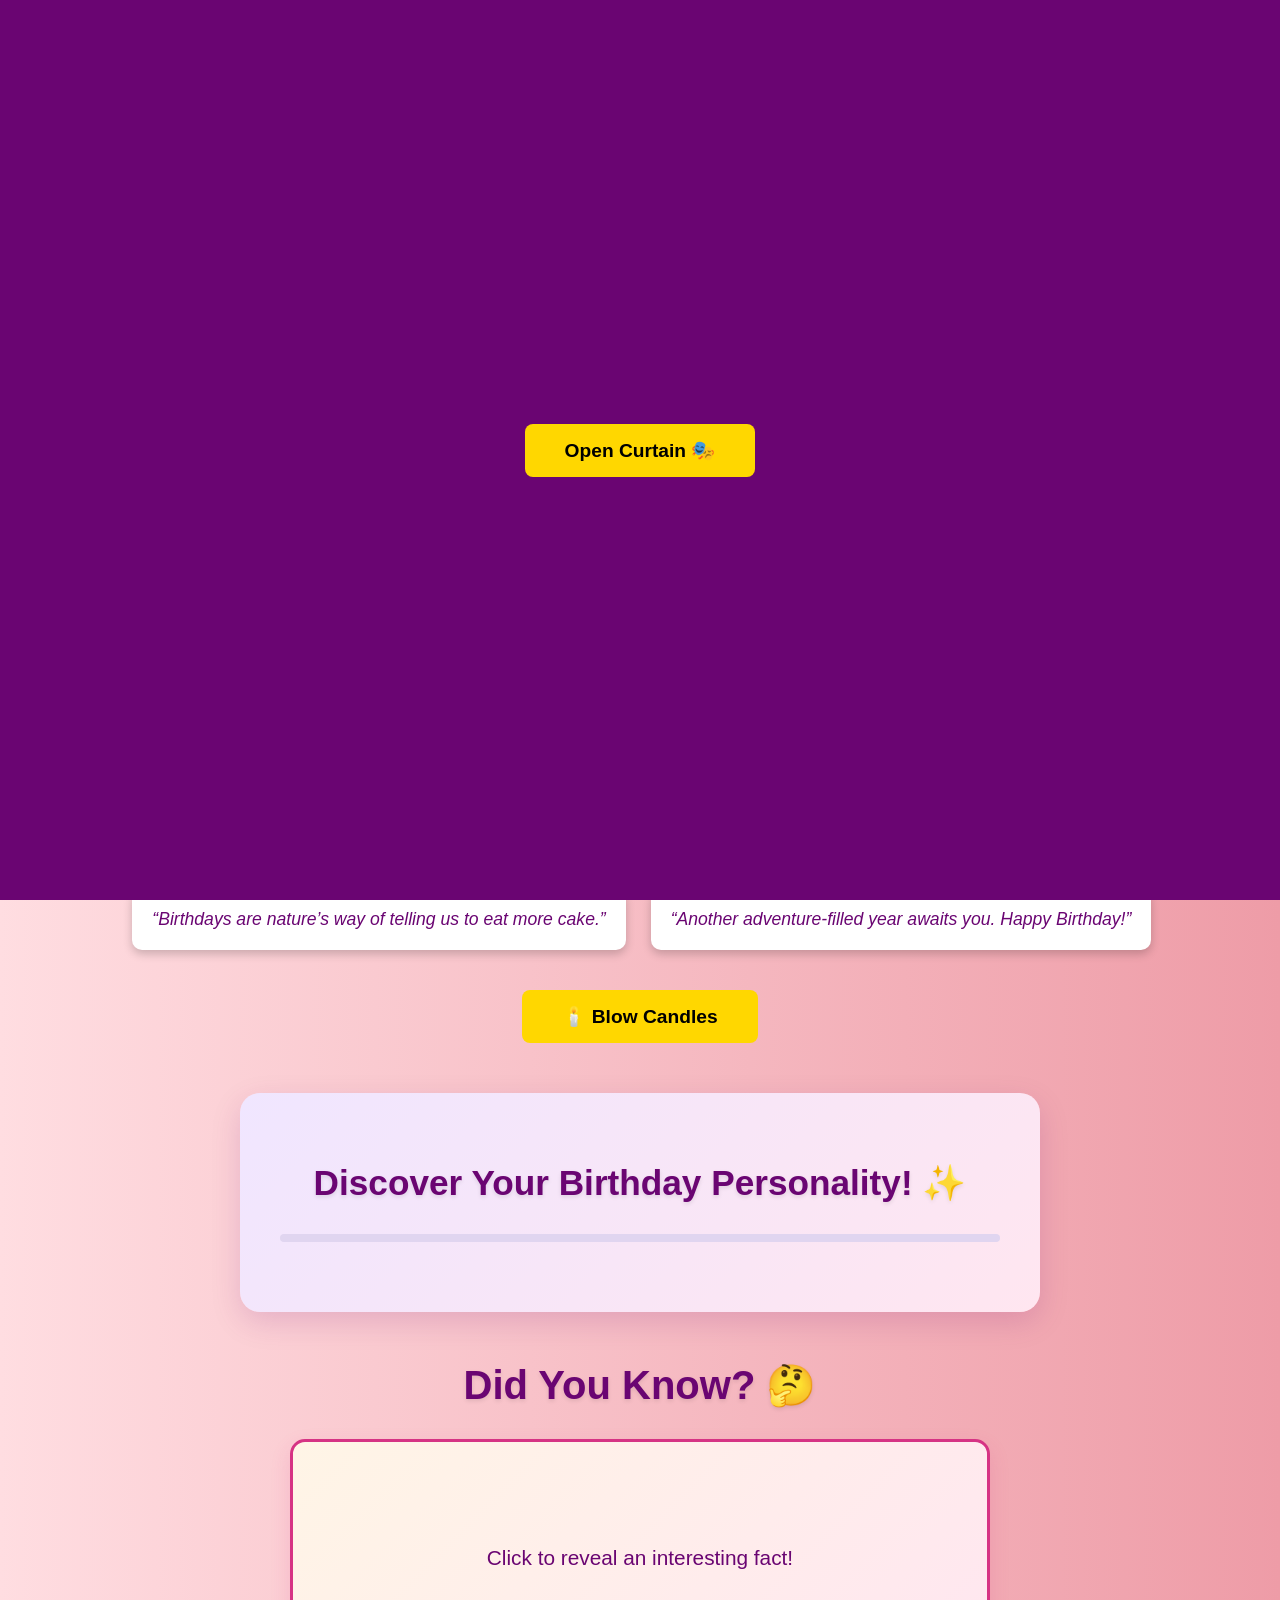
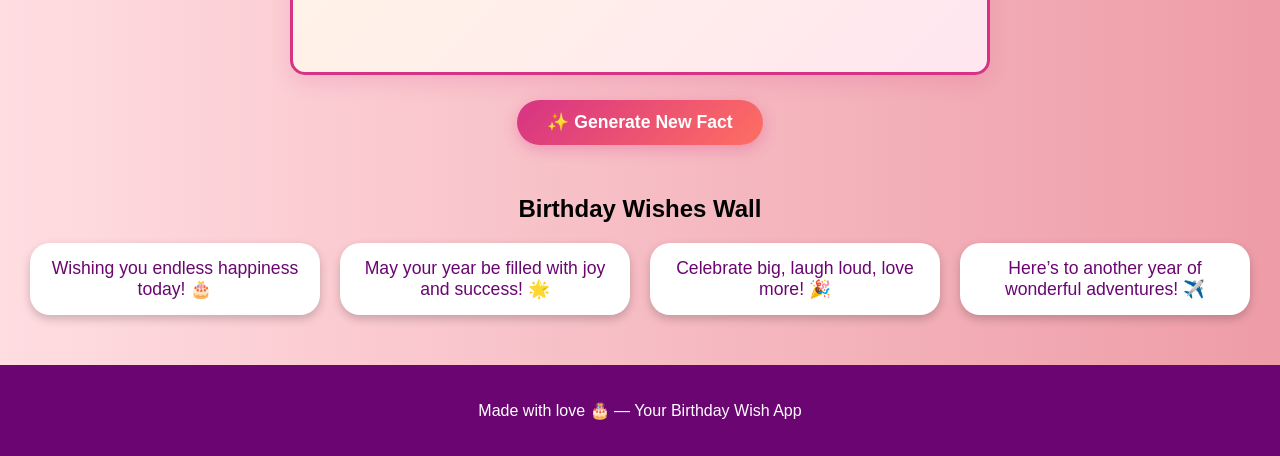
==== index.html @ f354505b "prod changes added" ====
<!DOCTYPE html>
<html lang="en">
<head>
  <meta charset="UTF-8">
  <title>Happy Birthday!</title>
  <link rel="stylesheet" href="style.css">
</head>
<body>
  <!-- Hero Greeting -->
  <header class="hero">
    <h1>🎂 HAPPY BIRTHDAY 🎉</h1>
    <p>Celebrate your special day with joy and laughter!</p>
    <div id="audioControls" class="audio-controls">
      <button id="toggleMusic" class="btn">Play Music</button>
      <button id="muteMusic" class="btn">Mute</button>
    </div>
  </header>

  <!-- Main greeting with name -->
  <main class="main-greeting">
    <h1 class="main-title">HAPPY BIRTHDAY, <span class="highlight">CHAITRA</span> 🎉</h1>
  </main>

  <!-- Curtain -->
  <div class="curtain" id="curtain">
    <button id="openCurtain">Open Curtain 🎭</button>
  </div>

  <!-- Big animated cake (drops when curtain opens) -->
  <div id="bigCake" class="big-cake hidden" aria-hidden="true">🎂</div>

  <!-- Age reveal animation -->
  <div id="ageReveal" class="age-reveal hidden" aria-hidden="true">
    <p class="age-label">She's Turning</p>
    <div class="age-counter" id="ageCounter">0</div>
  </div>

  <!-- Name + Qualities -->
  <section id="nameReveal" class="hidden">
    <!-- heading moved to main-greeting -->
    <div class="qualities">
      <div class="card"><span>C</span><p>Creativity ✨</p></div>
      <div class="card"><span>H</span><p>Honesty 💎</p></div>
      <div class="card"><span>A</span><p>Affection ❤️</p></div>
      <div class="card"><span>I</span><p>Inspiration 🌟</p></div>
      <div class="card"><span>T</span><p>Talent 🎨</p></div>
      <div class="card"><span>R</span><p>Radiance ☀️</p></div>
      <div class="card"><span>A</span><p>Adventure 🌍</p></div>
    </div>
  </section>

  <!-- Side-by-side Gallery (horizontal, scrollable) -->
  <section id="sideBySideWrap" class="hidden">
    <div class="side-by-side-gallery" id="sideBySideGallery" tabindex="0" aria-label="Photo gallery, scroll horizontally">
      <!-- Images injected by script -->
    </div>
  </section>

  <script>
    window.SLIDESHOW_IMAGES = [
      "assets/images/1.jpg",
      "assets/images/2.jpg",
      "assets/images/3.jpg",
      "assets/images/4.jpg",
      "assets/images/5.jpg",
      "assets/images/6.jpg",
      "assets/images/7.jpg",
      "assets/images/8.jpg",
      "assets/images/9.jpg",
      "assets/images/10.jpg",
      "assets/images/11.jpg",
      "assets/images/12.jpg"
    ];
  </script>

  <!-- Birthday Quote Section -->
  <section id="quotes" class="hidden">
    <h2>Birthday Quotes</h2>
    <div class="quote-grid">
      <div class="quote-card">“Count your life by smiles, not tears. Count your age by friends, not years.”</div>
      <div class="quote-card">“Birthdays are nature’s way of telling us to eat more cake.”</div>
      <div class="quote-card">“May your birthday be the start of a year filled with good luck, good health, and much happiness.”</div>
      <div class="quote-card">“Another adventure-filled year awaits you. Happy Birthday!”</div>
      
    </div>    <button id="blowCandlesBtn" class="btn" style="margin-top: 20px;">🕯️ Blow Candles</button>  </section>

  <!-- Surprise: Balloons and Cakes -->
  <section id="surprise" class="hidden">
    <div id="balloons" class="balloons" aria-hidden="true"></div>
    <div id="cakes" class="cakes" aria-hidden="true"></div>
  </section>

  <!-- Interactive Surprise (ballo
   ons auto) -->
  <!-- <section id="surprise" class="hidden">
    <h2>🎁 Surprise!</h2>
    <div id="balloons" class="hidden"></div>
  </section> -->
  <!-- Personality Quiz -->
  <section id="personalityQuiz" class="hidden">
    <div class="quiz-container">
      <h2>Discover Your Birthday Personality! ✨</h2>
      <div class="quiz-progress">
        <div class="progress-bar" id="progressBar"></div>
      </div>
      <div id="quizContent">
        <!-- Quiz questions loaded by JavaScript -->
      </div>
      <button id="retakeQuizBtn" class="btn" style="display: none; margin-top: 20px;">🔄 Retake Quiz</button>
    </div>
  </section>

  <!-- Birthday Fact Generator -->
  <section id="factGenerator" class="hidden">
    <h2>Did You Know? 🤔</h2>
    <div class="fact-card">
      <p id="factDisplay">Click to reveal an interesting fact!</p>
    </div>
    <button id="generateFactBtn" class="btn">✨ Generate New Fact</button>
  </section>
  <!-- Birthday Wishes Wall -->
  <section id="wishes" class="hidden">
    <h2>Birthday Wishes Wall</h2>
    <div id="wishContainer">
      <div class="wish-bubble">Wishing you endless happiness today! 🎂</div>
      <div class="wish-bubble">May your year be filled with joy and success! 🌟</div>
      <div class="wish-bubble">Celebrate big, laugh loud, love more! 🎉</div>
      <div class="wish-bubble">Here’s to another year of wonderful adventures! ✈️</div>
    </div>
  </section>
  
  <!-- (Removed upload/gallery slideshow section) -->

  <!-- Footer Section -->
  <footer>
    <p>Made with love 🎂 — Your Birthday Wish App</p>
  </footer>

  <script src="script.js"></script>
</body>
</html>
---- style.css ----
/* General */
body {
  margin: 0;
  font-family: 'Segoe UI', sans-serif;
  background: linear-gradient(to right, #ffdde1, #ee9ca7);
  text-align: center;
}

/* Hero Greeting */
.hero {
  padding: 50px;
  background: #6a0572;
  color: white;
}
.hero h1 {
  font-size: 3em;
}
.hero p {
  font-size: 1.2em;
}
/* Audio controls */
.audio-controls { margin-top: 12px; display:flex; gap:8px; justify-content:center; }
.audio-controls .btn { padding: 8px 12px; font-size: 0.95em; }

/* Curtain */
.curtain {
  position: fixed;
  top: 0; left: 0;
  width: 100%; height: 100%;
  background: #6a0572;
  display: flex;
  justify-content: center;
  align-items: center;
  z-index: 10;
}
button {
  padding: 15px 40px;
  font-size: 1.2em;
  background: gold;
  border: none;
  border-radius: 8px;
  cursor: pointer;
  font-weight: bold;
  transition: transform 0.3s;
}
button:hover {
  transform: scale(1.1);
}


/* Name + Qualities */
.title {
  margin-top: 80px;
  font-size: 2.5em;
  color: #6a0572;
}
.highlight {
  color: #d63384;
  font-weight: bold;
}
.qualities {
  display: flex;
  flex-wrap: wrap;
  justify-content: center;
  margin-top: 40px;
  gap: 20px;
}
.card {
  background: white;
  border-radius: 12px;
  box-shadow: 0 4px 10px rgba(0,0,0,0.2);
  width: 150px;
  padding: 20px;
  transition: transform 0.3s;
}
.card span {
  font-size: 2em;
  font-weight: bold;
  color: #6a0572;
  display: block;
}
.card p {
  margin-top: 10px;
  font-size: 1.1em;
}
.card:hover {
  transform: translateY(-10px);
}

/* Masonry Grid for Quotes */
#quotes {
  margin: 50px auto;
}
.quote-grid {
  column-count: 2;
  column-gap: 20px;
  width: 80%;
  margin: 0 auto;
}
.quote-card {
  background: white;
  display: inline-block;
  margin: 0 0 20px;
  padding: 20px;
  border-radius: 10px;
  box-shadow: 0 4px 10px rgba(0,0,0,0.2);
  font-style: italic;
  font-size: 1.1em;
  color: #6a0572;
}

/* Surprise Balloons */
#surprise {
  margin: 50px auto;
}
#balloons {
  position: fixed;
  top: 0; left: 0;
  width: 100%; height: 100%;
  pointer-events: none;
  overflow: hidden;
  z-index: 5;
}
.balloon {
  position: absolute;
  bottom: -150px;
  width: 60px; height: 80px;
  background: radial-gradient(circle at 30% 30%, #fff, var(--color));
  border-radius: 50%;
  animation: floatUp 6s linear forwards;
}
.balloon::after {
  content: '';
  position: absolute;
  bottom: -20px; left: 50%;
  width: 2px; height: 20px;
  background: #555;
}
@keyframes floatUp {
  from { transform: translateY(0); opacity: 1; }
  to { transform: translateY(-120vh); opacity: 0; }
}

/* cake floating */
.cake {
  position: absolute;
  bottom: -80px;
  width: 60px;
  height: 60px;
  display:flex;
  align-items:center;
  justify-content:center;
  font-size: 28px;
  transform-origin: center;
  animation: floatCake 6s linear forwards;
}
@keyframes floatCake {
  0% { transform: translateY(0) rotate(0deg); opacity: 1; }
  30% { transform: translateY(-30vh) rotate(15deg); }
  60% { transform: translateY(-60vh) rotate(-10deg); }
  100% { transform: translateY(-120vh) rotate(25deg); opacity: 0; }
}

/* ensure balloons and cakes appear above content */
#balloons, #cakes { position: fixed; top: 0; left: 0; width: 100%; height: 100%; pointer-events: none; z-index: 60; overflow: visible; }

/* Big cake drop */
.big-cake {
  position: fixed;
  left: 50%;
  transform: translateX(-50%) translateY(-300px) scale(0.8);
  top: 0;
  font-size: 96px;
  z-index: 70;
  pointer-events: none;
  opacity: 0;
}
.big-cake.animate { animation: dropCake 1.6s cubic-bezier(.22,.9,.3,1) forwards; }
@keyframes dropCake {
  0% { transform: translateX(-50%) translateY(-300px) scale(0.6); opacity: 0; }
  60% { transform: translateX(-50%) translateY(40vh) scale(1.06); opacity: 1; }
  80% { transform: translateX(-50%) translateY(32vh) scale(0.98); }
  100% { transform: translateX(-50%) translateY(36vh) scale(1); }
}

/* Confetti pieces emitted from cake */
.confetti {
  position: absolute;
  width: 10px; height: 14px;
  border-radius: 2px;
  opacity: 0.95;
  transform-origin: center;
  will-change: transform, opacity;
  animation: confettiFall 2.2s linear forwards;
}
@keyframes confettiFall {
  0% { transform: translateY(0) rotate(0deg) translateX(0); opacity: 1; }
  100% { transform: translateY(120vh) rotate(720deg) translateX(var(--tx)); opacity: 0; }
}

/* Age reveal */
#ageReveal {
  position: fixed;
  top: 50%;
  left: 50%;
  transform: translate(-50%, -50%) scale(0);
  z-index: 75;
  text-align: center;
  pointer-events: none;
  background: rgba(255, 255, 255, 0.95);
  padding: 40px 60px;
  border-radius: 20px;
  box-shadow: 0 10px 40px rgba(0,0,0,0.2);
}
#ageReveal.show { animation: agePopIn 0.8s cubic-bezier(.34,1.56,.64,1) forwards; }
#ageReveal.fade-out { animation: ageFadeOut 1s ease-in forwards 9s; }
@keyframes agePopIn {
  0% { transform: translate(-50%, -50%) scale(0) rotate(-20deg); opacity: 0; }
  100% { transform: translate(-50%, -50%) scale(1) rotate(0deg); opacity: 1; }
}
@keyframes ageFadeOut {
  0% { opacity: 1; transform: translate(-50%, -50%) scale(1); }
  100% { opacity: 0; transform: translate(-50%, -50%) scale(0.8); }
}
.age-label {
  font-size: 2.4em;
  font-weight: bold;
  color: #6a0572;
  margin: 0 0 10px 0;
  text-shadow: 0 2px 4px rgba(0,0,0,0.1);
}
.age-counter {
  font-size: 8em;
  font-weight: 900;
  background: linear-gradient(135deg, #d63384, #ff6f61);
  -webkit-background-clip: text;
  -webkit-text-fill-color: transparent;
  background-clip: text;
  line-height: 1;
  font-family: 'Segoe UI', sans-serif;
}
.age-counter::after {
  content: '🎉';
  display: block;
  font-size: 1.2em;
  animation: ageCheer 0.6s ease-in-out 1.2s;
}
@keyframes ageCheer {
  0%, 100% { transform: scale(1) rotate(0deg); }
  50% { transform: scale(1.3) rotate(20deg); }
}

/* Candles */
.candle {
  position: fixed;
  width: 12px;
  height: 50px;
  background: #ff6f61;
  border-radius: 6px;
  z-index: 72;
  pointer-events: none;
}
.candle::before {
  content: '';
  position: absolute;
  top: -12px;
  left: 2px;
  width: 8px;
  height: 14px;
  background: #ffd700;
  border-radius: 50% 50% 0 0;
}
.candle.blow { animation: candleBlow 0.8s ease-out forwards; }
@keyframes candleBlow {
  0% { opacity: 1; filter: brightness(1); }
  50% { opacity: 0.7; filter: brightness(1.2) drop-shadow(0 0 8px #ffd700); }
  100% { opacity: 0; transform: translateY(-60px); }
}



/* Personality Quiz */
#personalityQuiz {
  margin: 50px auto;
  max-width: 800px;
  padding: 0 20px;
}
.quiz-container {
  background: linear-gradient(135deg, #f0e6ff 0%, #ffe6f0 100%);
  border-radius: 20px;
  padding: 40px;
  box-shadow: 0 10px 30px rgba(106, 5, 114, 0.15);
}
.quiz-container h2 {
  text-align: center;
  font-size: 2.2em;
  color: #6a0572;
  margin-bottom: 30px;
  text-shadow: 0 2px 4px rgba(0,0,0,0.1);
}
.quiz-progress {
  width: 100%;
  height: 8px;
  background: #e0d5f0;
  border-radius: 10px;
  overflow: hidden;
  margin-bottom: 30px;
}
.progress-bar {
  height: 100%;
  background: linear-gradient(90deg, #d63384, #ff6f61);
  width: 0%;
  transition: width 0.3s ease;
}
.quiz-question {
  margin-bottom: 30px;
  animation: slideInUp 0.5s cubic-bezier(.34,1.56,.64,1);
}
.question-text {
  font-size: 1.3em;
  font-weight: bold;
  color: #6a0572;
  margin-bottom: 20px;
  line-height: 1.5;
}
.question-number {
  font-size: 0.9em;
  color: #d63384;
  margin-bottom: 5px;
}
.answer-options {
  display: grid;
  grid-template-columns: 1fr 1fr;
  gap: 15px;
}
.answer-option {
  background: white;
  border: 2px solid #d63384;
  border-radius: 12px;
  padding: 15px;
  cursor: pointer;
  transition: all 0.3s ease;
  text-align: center;
  font-weight: 500;
  color: #6a0572;
}
.answer-option:hover {
  background: #fff0f5;
  transform: translateY(-3px);
  box-shadow: 0 5px 15px rgba(214, 51, 132, 0.2);
}
.answer-option.selected {
  background: linear-gradient(135deg, #d63384, #ff6f61);
  color: white;
  border-color: #ff6f61;
}
.quiz-result {
  background: white;
  border-radius: 15px;
  padding: 40px;
  text-align: center;
  animation: popIn 0.6s cubic-bezier(.34,1.56,.64,1);
}
.result-title {
  font-size: 2em;
  color: #6a0572;
  margin-bottom: 15px;
}
.result-emoji {
  font-size: 4em;
  margin: 20px 0;
}
.result-description {
  font-size: 1.1em;
  color: #333;
  line-height: 1.8;
  margin: 20px 0;
}
.result-traits {
  display: flex;
  flex-wrap: wrap;
  gap: 10px;
  justify-content: center;
  margin: 25px 0;
}
.trait-badge {
  background: linear-gradient(135deg, #d63384, #ff6f61);
  color: white;
  padding: 8px 16px;
  border-radius: 20px;
  font-size: 0.95em;
  font-weight: bold;
}
@keyframes slideInUp {
  0% { opacity: 0; transform: translateY(20px); }
  100% { opacity: 1; transform: translateY(0); }
}
@keyframes popIn {
  0% { opacity: 0; transform: scale(0.8) rotate(-10deg); }
  100% { opacity: 1; transform: scale(1) rotate(0deg); }
}

/* Birthday Fact Generator */
#factGenerator {
  margin: 50px auto;
  text-align: center;
  max-width: 700px;
  padding: 0 20px;
}
#factGenerator h2 {
  font-size: 2.5em;
  color: #6a0572;
  margin-bottom: 30px;
  text-shadow: 0 2px 4px rgba(0,0,0,0.1);
}
.fact-card {
  background: linear-gradient(135deg, #fff5e6 0%, #ffe6f0 100%);
  border: 3px solid #d63384;
  border-radius: 15px;
  padding: 40px;
  min-height: 150px;
  display: flex;
  align-items: center;
  justify-content: center;
  margin-bottom: 25px;
  box-shadow: 0 8px 20px rgba(214, 51, 132, 0.15);
  animation: factSlideIn 0.6s cubic-bezier(.34,1.56,.64,1);
}
.fact-card p {
  font-size: 1.3em;
  color: #6a0572;
  line-height: 1.6;
  font-weight: 500;
  margin: 0;
}
#generateFactBtn {
  background: linear-gradient(135deg, #d63384, #ff6f61);
  color: white;
  font-weight: bold;
  padding: 12px 30px;
  border-radius: 25px;
  border: none;
  cursor: pointer;
  font-size: 1.1em;
  transition: transform 0.2s, box-shadow 0.2s;
  box-shadow: 0 4px 15px rgba(214, 51, 132, 0.3);
}
#generateFactBtn:hover {
  transform: translateY(-3px);
  box-shadow: 0 6px 20px rgba(214, 51, 132, 0.5);
}
#generateFactBtn:active {
  transform: translateY(-1px);
}
@keyframes factSlideIn {
  0% { opacity: 0; transform: translateY(-20px) rotateX(-20deg); }
  100% { opacity: 1; transform: translateY(0) rotateX(0); }
}
.fact-card p.fact-animate {
  animation: factSlideIn 0.5s cubic-bezier(.34,1.56,.64,1);
}

/* Wishes Wall */
#wishes {
  margin: 50px auto;
}
#wishContainer {
  margin-top: 20px;
  display: flex;
  flex-wrap: wrap;
  justify-content: center;
  gap: 20px;
}
.wish-bubble {
  position: relative;
  background: #fff;
  padding: 15px 20px;
  border-radius: 20px;
  max-width: 250px;
  box-shadow: 0 4px 10px rgba(0,0,0,0.2);
  font-size: 1.1em;
  color: #6a0572;
  animation: fadeIn 0.5s ease;
}
.wish-bubble::after {
  content: "";
  position: absolute;
  bottom: -10px;
  left: 30px;
  border-width: 10px;
  border-style: solid;
  border-color: #fff transparent transparent transparent;
}
@keyframes fadeIn {
  from { opacity: 0; transform: translateY(20px); }
  to { opacity: 1; transform: translateY(0); }
}

/* Side-by-side horizontal gallery */
.side-by-side-gallery {
  display: flex;
  gap: 12px;
  align-items: center;
  padding: 12px;
  overflow-x: auto;
  -webkit-overflow-scrolling: touch;
  scroll-behavior: smooth;
  scroll-snap-type: x mandatory;
}
.side-by-side-gallery:focus { outline: 2px solid rgba(214,51,132,0.4); }
.side-image {
  flex: 0 0 auto;
  max-height: 420px;
  height: auto;
  width: auto;
  max-width: 90vw;
  object-fit: contain;
  border-radius: 8px;
  box-shadow: 0 8px 20px rgba(0,0,0,0.25);
  scroll-snap-align: center;
}
.side-by-side-gallery::-webkit-scrollbar { height: 10px; }
.side-by-side-gallery::-webkit-scrollbar-thumb { background: rgba(0,0,0,0.2); border-radius: 6px; }




/* Footer */
footer {
  margin-top: 50px;
  padding: 20px;
  background: #6a0572;
  color: white;
}
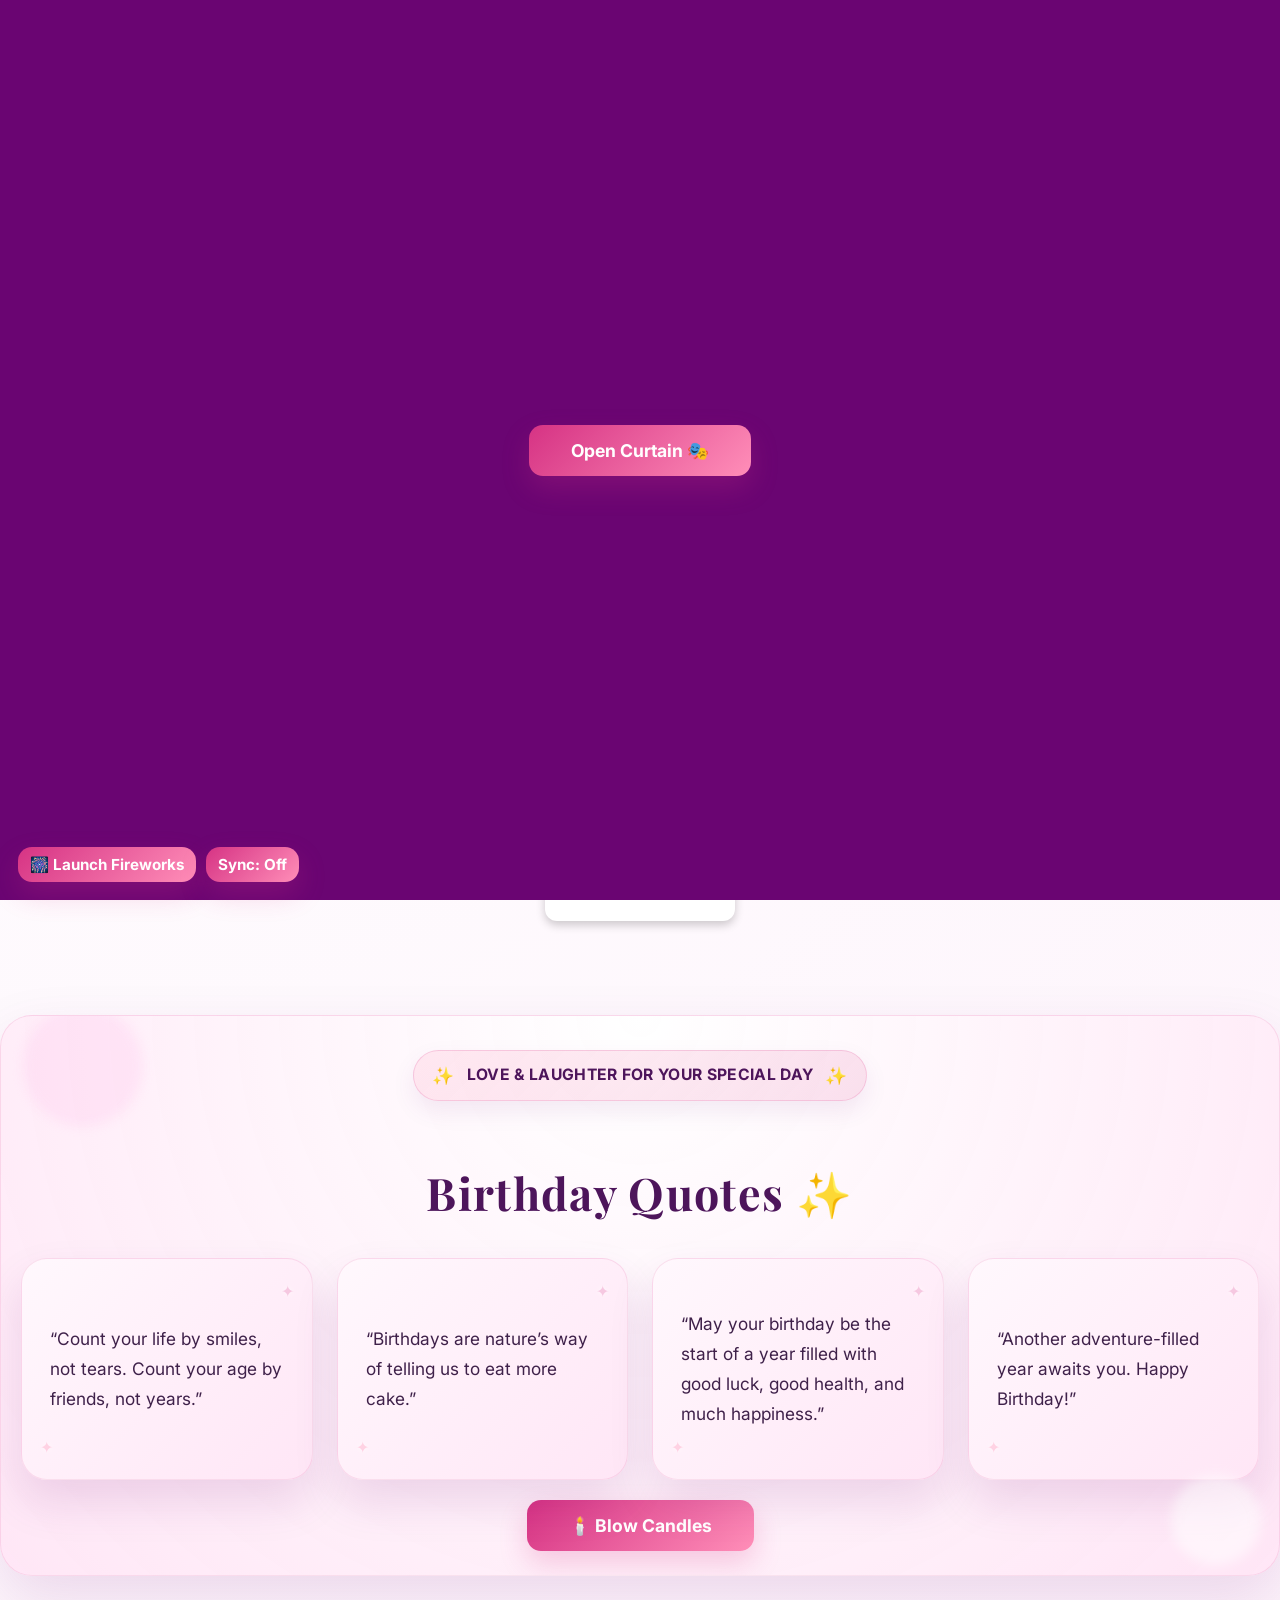
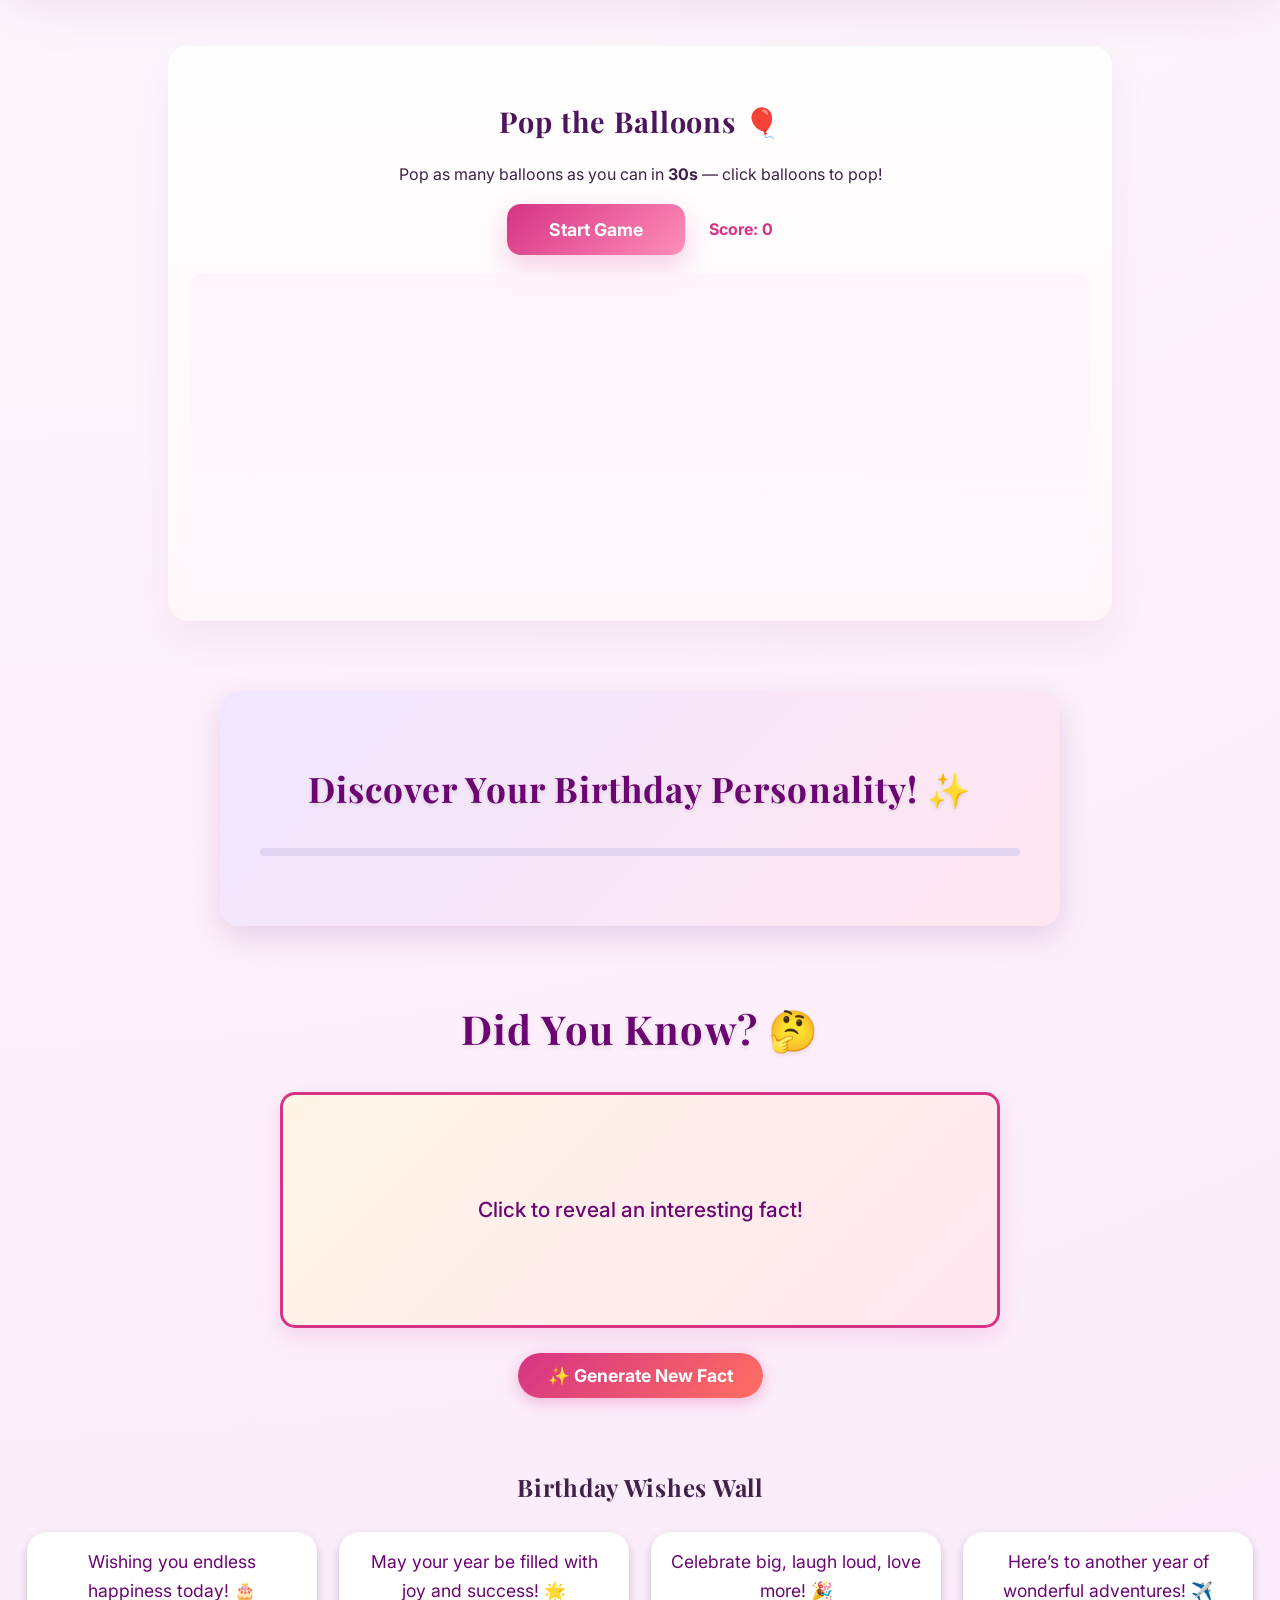
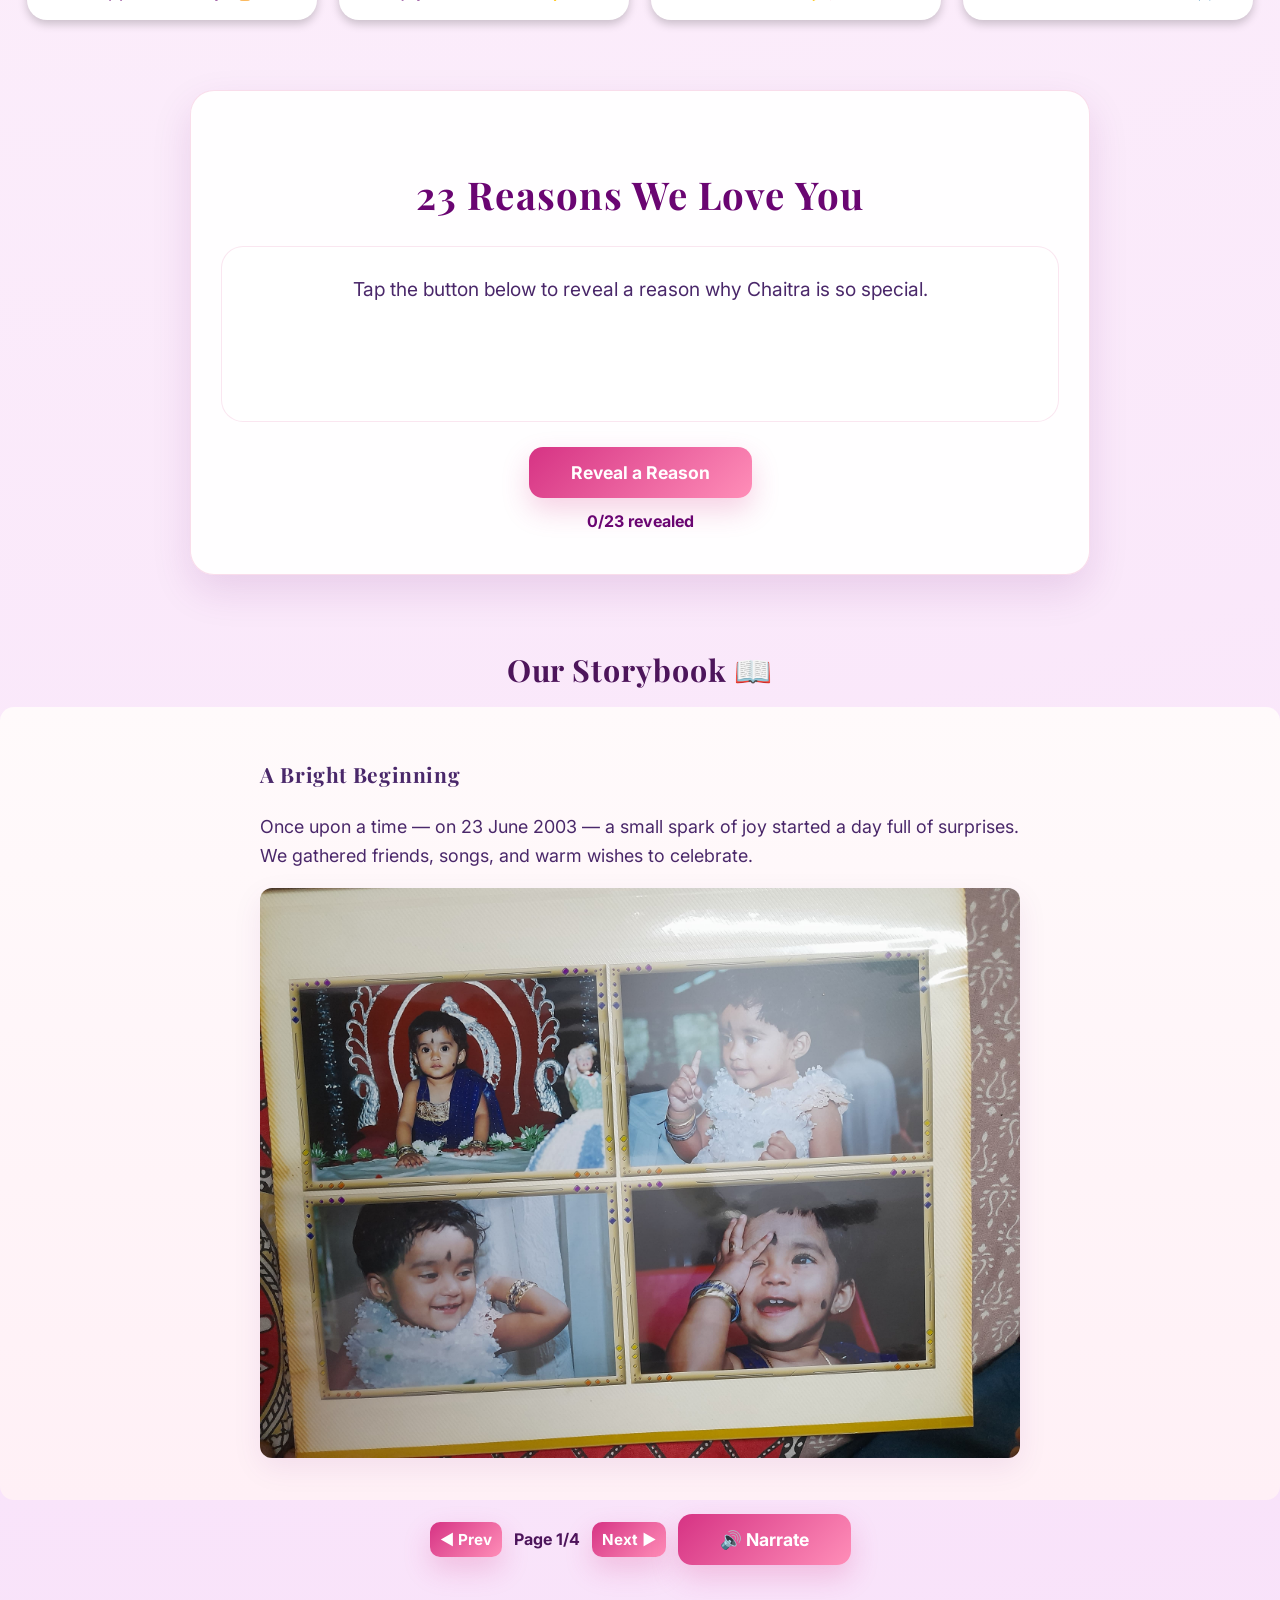
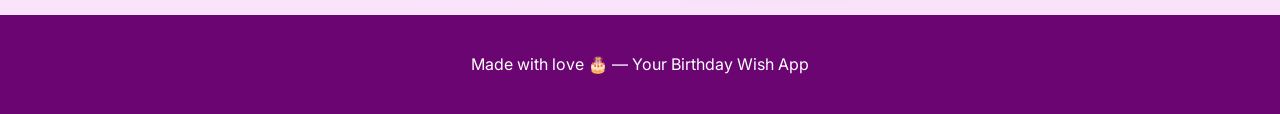
==== commit 4e10b374: "better ui" ====
--- a/index.html
+++ b/index.html
@@ -3,6 +3,9 @@
 <head>
   <meta charset="UTF-8">
   <title>Happy Birthday!</title>
+  <link rel="preconnect" href="https://fonts.googleapis.com">
+  <link rel="preconnect" href="https://fonts.gstatic.com" crossorigin>
+  <link href="https://fonts.googleapis.com/css2?family=Inter:wght@400;500;600;700&family=Playfair+Display:wght@600;700;800&display=swap" rel="stylesheet">
   <link rel="stylesheet" href="style.css">
 </head>
 <body>
@@ -13,8 +16,18 @@
     <div id="audioControls" class="audio-controls">
       <button id="toggleMusic" class="btn">Play Music</button>
       <button id="muteMusic" class="btn">Mute</button>
+      <button id="toggleViz" class="btn">Visualizer</button>
+      <button id="jumpStoryBtn" class="btn">Storybook</button>
     </div>
   </header>
+
+  <!-- Music visualizer canvas -->
+  <div class="viz-wrap">
+    <canvas id="musicViz" class="music-viz" aria-hidden="true"></canvas>
+  </div>
+
+  <!-- Floating sparkle background -->
+  <div id="particles" class="particle-wrap" aria-hidden="true"></div>
 
   <!-- Main greeting with name -->
   <main class="main-greeting">
@@ -75,6 +88,11 @@
 
   <!-- Birthday Quote Section -->
   <section id="quotes" class="hidden">
+    <div class="quote-banner">
+      <span class="banner-star">✨</span>
+      <div class="banner-text">Love & laughter for your special day</div>
+      <span class="banner-star">✨</span>
+    </div>
     <h2>Birthday Quotes</h2>
     <div class="quote-grid">
       <div class="quote-card">“Count your life by smiles, not tears. Count your age by friends, not years.”</div>
@@ -89,6 +107,21 @@
     <div id="balloons" class="balloons" aria-hidden="true"></div>
     <div id="cakes" class="cakes" aria-hidden="true"></div>
   </section>
+
+  <!-- Mini Game: Pop the Balloons -->
+  <section id="miniGame" class="hidden">
+    <div class="game-container">
+      <h2>Pop the Balloons 🎈</h2>
+      <p>Pop as many balloons as you can in <strong><span id="gameTimer">30</span>s</strong> — click balloons to pop!</p>
+      <div class="game-controls">
+        <button id="startGameBtn" class="btn">Start Game</button>
+        <button id="resetGameBtn" class="btn" style="display:none;">Reset</button>
+        <div class="game-score">Score: <span id="gameScore">0</span></div>
+      </div>
+      <div id="gameArea" class="game-area" aria-live="polite"></div>
+    </div>
+  </section>
+  
 
   <!-- Interactive Surprise (ballo
    ons auto) -->
@@ -128,14 +161,50 @@
       <div class="wish-bubble">Here’s to another year of wonderful adventures! ✈️</div>
     </div>
   </section>
+
+  <!-- 23 Reasons We Love You -->
+  <section id="loveReasons" class="hidden">
+    <div class="reason-container">
+      <h2>23 Reasons We Love You</h2>
+      <div id="reasonCard" class="reason-card">Tap the button below to reveal a reason why Chaitra is so special.</div>
+      <div class="reason-actions">
+        <button id="revealReasonBtn" class="btn">Reveal a Reason</button>
+        <button id="resetReasonsBtn" class="btn" style="display:none;">Start Over</button>
+      </div>
+      <div id="reasonProgress" class="reason-progress"><span id="reasonCounter">0</span>/23 revealed</div>
+    </div>
+  </section>
   
   <!-- (Removed upload/gallery slideshow section) -->
+
+  <!-- Interactive Storybook -->
+  <section id="storybook" class="hidden">
+    <div class="story-wrap">
+      <h2>Our Storybook 📖</h2>
+      <div class="story-stage">
+        <div id="storyPage" class="story-page" aria-live="polite" tabindex="-1"></div>
+      </div>
+      <div class="story-controls">
+        <button id="storyPrev" class="btn">◀ Prev</button>
+        <div class="story-meta">Page <span id="storyIndex">1</span>/<span id="storyTotal">1</span></div>
+        <button id="storyNext" class="btn">Next ▶</button>
+        <button id="storyNarrate" class="btn">🔊 Narrate</button>
+      </div>
+    </div>
+  </section>
 
   <!-- Footer Section -->
   <footer>
     <p>Made with love 🎂 — Your Birthday Wish App</p>
   </footer>
 
+  <!-- Fireworks controls + canvas -->
+  <div id="fireworksControls" class="fireworks-controls">
+    <button id="fireworksBtn" class="btn">🎆 Launch Fireworks</button>
+    <button id="fireworksSyncToggle" class="btn">Sync: Off</button>
+  </div>
+  <canvas id="fireworksCanvas" aria-hidden="true"></canvas>
+
   <script src="script.js"></script>
 </body>
 </html>
--- a/style.css
+++ b/style.css
@@ -1,22 +1,75 @@
 /* General */
+:root {
+  --bg: #fdf2fb;
+  --bg-secondary: #f9e6ff;
+  --text: #3f214a;
+  --text-muted: #5f4070;
+  --primary: #6a0572;
+  --primary-strong: #4d155b;
+  --accent: #d63384;
+  --accent-soft: #ff94b9;
+  --card: rgba(255,255,255,0.9);
+  --shadow: 0 18px 50px rgba(106, 5, 114, 0.12);
+}
+
 body {
   margin: 0;
-  font-family: 'Segoe UI', sans-serif;
-  background: linear-gradient(to right, #ffdde1, #ee9ca7);
+  font-family: 'Inter', sans-serif;
+  scroll-behavior: smooth;
+  background: radial-gradient(circle at top left, rgba(255,255,255,0.95), rgba(253,242,251,0.9) 40%, rgba(238,182,242,0.4) 100%);
+  color: var(--text);
   text-align: center;
+  line-height: 1.65;
+}
+
+h1, h2, h3, .hero h1, .main-title, .reason-container h2, #factGenerator h2, .quiz-container h2 {
+  font-family: 'Playfair Display', serif;
+  letter-spacing: 0.03em;
+}
+
+button, .btn {
+  font-family: 'Inter', sans-serif;
 }
 
 /* Hero Greeting */
 .hero {
-  padding: 50px;
-  background: #6a0572;
+  padding: 70px 24px;
+  background: linear-gradient(135deg, var(--primary), #7d1b8f);
   color: white;
 }
 .hero h1 {
-  font-size: 3em;
+  font-size: clamp(2.6rem, 4vw, 4rem);
+  margin: 0;
 }
 .hero p {
-  font-size: 1.2em;
+  font-size: 1.15rem;
+  margin: 18px auto 0;
+  max-width: 720px;
+  color: rgba(255,255,255,0.92);
+}
+
+button {
+  padding: 15px 40px;
+  font-size: 1.05em;
+  background: linear-gradient(135deg, var(--accent), #ff8bb8);
+  color: white;
+  border: none;
+  border-radius: 12px;
+  cursor: pointer;
+  font-weight: 700;
+  transition: transform 0.25s ease, box-shadow 0.25s ease;
+  box-shadow: 0 12px 22px rgba(214, 51, 132, 0.24);
+}
+button:hover {
+  transform: translateY(-2px);
+}
+
+button:active {
+  transform: translateY(0);
+}
+
+button:focus-visible {
+  outline: 3px solid rgba(214, 51, 132, 0.3);
 }
 /* Audio controls */
 .audio-controls { margin-top: 12px; display:flex; gap:8px; justify-content:center; }
@@ -27,24 +80,26 @@
   position: fixed;
   top: 0; left: 0;
   width: 100%; height: 100%;
-  background: #6a0572;
+  background: var(--primary);
   display: flex;
   justify-content: center;
   align-items: center;
   z-index: 10;
 }
 button {
-  padding: 15px 40px;
-  font-size: 1.2em;
-  background: gold;
+  padding: 15px 42px;
+  font-size: 1.1rem;
+  border-radius: 14px;
+  background: linear-gradient(135deg, var(--accent), #ff8eb8);
+  color: white;
   border: none;
-  border-radius: 8px;
   cursor: pointer;
-  font-weight: bold;
-  transition: transform 0.3s;
+  font-weight: 700;
+  transition: transform 0.25s ease, box-shadow 0.25s ease;
+  box-shadow: 0 12px 28px rgba(214, 51, 132, 0.22);
 }
 button:hover {
-  transform: scale(1.1);
+  transform: translateY(-2px);
 }
 
 
@@ -52,18 +107,18 @@
 .title {
   margin-top: 80px;
   font-size: 2.5em;
-  color: #6a0572;
+  color: var(--primary-strong);
 }
 .highlight {
-  color: #d63384;
+  color: var(--accent);
   font-weight: bold;
 }
 .qualities {
   display: flex;
   flex-wrap: wrap;
   justify-content: center;
-  margin-top: 40px;
-  gap: 20px;
+  margin-top: 48px;
+  gap: 24px;
 }
 .card {
   background: white;
@@ -89,29 +144,157 @@
 
 /* Masonry Grid for Quotes */
 #quotes {
-  margin: 50px auto;
+  margin: 70px auto;
+  padding: 34px 20px 24px;
+  background: radial-gradient(circle at top, rgba(255, 255, 255, 0.98), rgba(255, 228, 245, 0.9));
+  border-radius: 32px;
+  border: 1px solid rgba(214, 51, 132, 0.12);
+  box-shadow: 0 24px 60px rgba(106, 5, 114, 0.12);
+  position: relative;
+  overflow: hidden;
+}
+#quotes .quote-banner {
+  display: inline-flex;
+  align-items: center;
+  justify-content: center;
+  gap: 12px;
+  padding: 10px 18px;
+  margin: 0 auto 18px auto;
+  border-radius: 999px;
+  background: linear-gradient(135deg, rgba(255, 149, 185, 0.18), rgba(214, 51, 132, 0.12));
+  border: 1px solid rgba(214, 51, 132, 0.18);
+  color: var(--primary-strong);
+  font-weight: 700;
+  letter-spacing: 0.02em;
+  max-width: fit-content;
+  box-shadow: 0 10px 25px rgba(106, 5, 114, 0.08);
+}
+#quotes .quote-banner .banner-star {
+  font-size: 1.1rem;
+}
+#quotes .quote-banner .banner-text {
+  font-size: 0.98rem;
+  text-transform: uppercase;
+}
+#quotes::before,
+#quotes::after {
+  content: '';
+  position: absolute;
+  pointer-events: none;
+  border-radius: 50%;
+  filter: blur(6px);
+  opacity: 0.7;
+}
+#quotes::before {
+  width: 120px;
+  height: 120px;
+  top: -10px;
+  left: 22px;
+  background: rgba(255, 190, 235, 0.35);
+}
+#quotes::after {
+  width: 90px;
+  height: 90px;
+  bottom: 10px;
+  right: 18px;
+  background: rgba(255, 255, 255, 0.75);
+}
+#quotes h2 {
+  font-size: 2.8rem;
+  color: var(--primary-strong);
+  margin-bottom: 28px;
+  position: relative;
+  z-index: 1;
+}
+#quotes h2::after {
+  content: '✨';
+  margin-left: 12px;
+  animation: glowSparkle 2.5s ease-in-out infinite;
 }
 .quote-grid {
-  column-count: 2;
-  column-gap: 20px;
-  width: 80%;
-  margin: 0 auto;
+  display: grid;
+  grid-template-columns: repeat(auto-fit, minmax(260px, 1fr));
+  gap: 24px;
 }
 .quote-card {
-  background: white;
-  display: inline-block;
-  margin: 0 0 20px;
-  padding: 20px;
-  border-radius: 10px;
-  box-shadow: 0 4px 10px rgba(0,0,0,0.2);
-  font-style: italic;
-  font-size: 1.1em;
-  color: #6a0572;
+  background: linear-gradient(135deg, #fff8fd 0%, #ffe6f6 100%);
+  border: 1px solid rgba(214, 51, 132, 0.12);
+  border-radius: 26px;
+  padding: 30px 28px;
+  min-height: 160px;
+  display: flex;
+  align-items: center;
+  justify-content: center;
+  text-align: left;
+  position: relative;
+  overflow: hidden;
+  font-style: normal;
+  font-size: 1.08em;
+  line-height: 1.75;
+  color: var(--text);
+  box-shadow: 0 22px 45px rgba(106, 5, 114, 0.12);
+  transition: transform 0.3s ease, box-shadow 0.3s ease, background 0.3s ease;
+}
+.quote-card:hover {
+  transform: translateY(-8px);
+  box-shadow: 0 30px 60px rgba(106, 5, 114, 0.18);
+  background: linear-gradient(135deg, #fff5f9 0%, #ffe1f3 100%);
+}
+.quote-card::before,
+.quote-card::after {
+  content: '✦';
+  position: absolute;
+  font-size: 1rem;
+  color: rgba(214, 51, 132, 0.24);
+  opacity: 0.9;
+  text-shadow: 0 0 6px rgba(255, 255, 255, 0.8);
+}
+.quote-card::before {
+  top: 18px;
+  right: 18px;
+}
+.quote-card::after {
+  bottom: 18px;
+  left: 18px;
+  color: rgba(255, 149, 185, 0.4);
+}
+.quote-card span {
+  display: block;
+  margin-bottom: 12px;
+  color: var(--accent);
+  font-weight: 700;
+}
+@media (max-width: 680px) {
+  .quote-grid {
+    grid-template-columns: 1fr;
+  }
+}
+
+.quote-sparkle {
+  position: absolute;
+  width: 12px;
+  height: 12px;
+  border-radius: 50%;
+  background: radial-gradient(circle, rgba(255,255,255,0.95), rgba(255,149,185,0.8) 60%);
+  box-shadow: 0 0 8px rgba(255,255,255,0.8), 0 0 16px rgba(255,149,185,0.5);
+  opacity: 0;
+  pointer-events: none;
+  animation: sparkleFloat 4s ease-in-out forwards;
+}
+@keyframes sparkleFloat {
+  0% { opacity: 0; transform: translateY(0) scale(0.7); }
+  20% { opacity: 1; }
+  50% { transform: translateY(-24px) scale(1); }
+  100% { opacity: 0; transform: translateY(-60px) scale(0.6); }
+}
+@keyframes glowSparkle {
+  0%, 100% { text-shadow: 0 0 4px rgba(255,255,255,0.7), 0 0 12px rgba(255,149,185,0.6); }
+  50% { text-shadow: 0 0 8px rgba(255,255,255,0.95), 0 0 18px rgba(255,149,185,0.8); }
 }
 
 /* Surprise Balloons */
 #surprise {
-  margin: 50px auto;
+  margin: 70px auto;
 }
 #balloons {
   position: fixed;
@@ -281,8 +464,8 @@
 
 /* Personality Quiz */
 #personalityQuiz {
-  margin: 50px auto;
-  max-width: 800px;
+  margin: 70px auto;
+  max-width: 840px;
   padding: 0 20px;
 }
 .quiz-container {
@@ -400,11 +583,64 @@
   100% { opacity: 1; transform: scale(1) rotate(0deg); }
 }
 
+/* 23 Reasons of Love */
+#loveReasons {
+  margin: 70px auto;
+  max-width: 900px;
+  padding: 0 20px;
+}
+.reason-container {
+  background: rgba(255,255,255,0.92);
+  border: 1px solid rgba(214, 51, 132, 0.16);
+  backdrop-filter: blur(18px);
+  border-radius: 28px;
+  padding: 44px 34px;
+  border-radius: 24px;
+  padding: 40px 30px;
+  box-shadow: 0 16px 40px rgba(106, 5, 114, 0.12);
+}
+.reason-container h2 {
+  font-size: 2.4em;
+  color: #6a0572;
+  margin-bottom: 20px;
+}
+.reason-card {
+  background: white;
+  border-radius: 22px;
+  padding: 28px;
+  min-height: 120px;
+  box-shadow: inset 0 0 0 1px rgba(214, 51, 132, 0.12);
+  font-size: 1.2em;
+  line-height: 1.6;
+  color: #4a286a;
+  transition: transform 0.3s ease, box-shadow 0.3s ease;
+}
+.reason-card.reveal {
+  transform: translateY(-4px);
+  box-shadow: inset 0 0 0 1px rgba(214, 51, 132, 0.18), 0 14px 30px rgba(106, 5, 114, 0.08);
+}
+.reason-actions {
+  display: flex;
+  flex-wrap: wrap;
+  justify-content: center;
+  gap: 12px;
+  margin: 25px 0 10px;
+}
+.reason-progress {
+  color: #6a0572;
+  font-weight: bold;
+  margin-top: 10px;
+}
+.reason-complete {
+  background: linear-gradient(135deg, #ffedf1, #fff9f8);
+  border: 2px solid #ff6f61;
+}
+
 /* Birthday Fact Generator */
 #factGenerator {
-  margin: 50px auto;
+  margin: 70px auto;
   text-align: center;
-  max-width: 700px;
+  max-width: 720px;
   padding: 0 20px;
 }
 #factGenerator h2 {
@@ -465,11 +701,11 @@
   margin: 50px auto;
 }
 #wishContainer {
-  margin-top: 20px;
+  margin-top: 24px;
   display: flex;
   flex-wrap: wrap;
   justify-content: center;
-  gap: 20px;
+  gap: 22px;
 }
 .wish-bubble {
   position: relative;
@@ -532,3 +768,82 @@
   background: #6a0572;
   color: white;
 }
+
+/* Music visualizer */
+.viz-wrap { width: 100%; display:flex; justify-content:center; }
+.music-viz { width: min(1100px, 92%); height: 120px; display:block; margin: 12px auto 24px; border-radius: 14px; background: linear-gradient(180deg, rgba(255,255,255,0.04), rgba(255,255,255,0.02)); pointer-events: none; box-shadow: 0 10px 30px rgba(106,5,114,0.06); }
+
+/* Particle background (floating sparkles) */
+.particle-wrap { position: fixed; top: 0; left: 0; width: 100%; height: 100%; pointer-events: none; z-index: 1; overflow: hidden; }
+.particle {
+  position: absolute;
+  width: 8px; height: 8px;
+  border-radius: 50%;
+  filter: blur(0.6px);
+  opacity: 0.9;
+  transform: translateY(0) scale(1);
+  will-change: transform, opacity;
+}
+@keyframes particleFloat {
+  0% { transform: translateY(0) scale(0.8); opacity: 0; }
+  10% { opacity: 1; }
+  100% { transform: translateY(-140vh) scale(0.6); opacity: 0; }
+}
+
+/* Mini Game styles */
+.game-container {
+  max-width: 900px;
+  margin: 60px auto;
+  padding: 28px 22px;
+  background: linear-gradient(180deg, rgba(255,255,255,0.96), rgba(255,246,250,0.95));
+  border-radius: 20px;
+  box-shadow: 0 18px 40px rgba(106,5,114,0.06);
+}
+.game-container h2 { font-size: 1.8rem; color: var(--primary-strong); margin-bottom: 6px; }
+.game-controls { display:flex; gap:12px; align-items:center; justify-content:center; margin: 12px 0 18px; }
+.game-score { font-weight:700; color: var(--accent); margin-left: 12px; }
+.game-area { position: relative; width: 100%; height: 320px; background: linear-gradient(180deg, rgba(255,240,250,0.6), rgba(255,250,255,0.4)); border-radius: 14px; overflow: hidden; }
+.game-balloon {
+  position: absolute;
+  bottom: -100px;
+  width: 64px; height: 80px;
+  display:flex; align-items:center; justify-content:center;
+  font-size: 36px;
+  cursor: pointer;
+  user-select: none;
+  transition: transform 0.25s ease;
+}
+.game-balloon.pop { transform: scale(0.2) translateY(-40px); opacity: 0; transition: transform 0.35s ease, opacity 0.35s ease; }
+.game-balloon .string { position:absolute; bottom:-18px; width:2px; height:24px; background: rgba(0,0,0,0.12); left:50%; transform: translateX(-50%); }
+# Storybook styles
+.story-wrap { max-width: 900px; margin: 60px auto; padding: 26px; background: linear-gradient(180deg,#fff,#fff8fb); border-radius: 18px; box-shadow: 0 14px 40px rgba(106,5,114,0.06); }
+.story-wrap h2 { font-size: 1.9rem; color: var(--primary-strong); margin-bottom: 12px; }
+.story-stage { background: linear-gradient(180deg,#fffafb, #fff0f6); border-radius: 14px; padding: 24px; min-height: 320px; display:flex; align-items:center; justify-content:center; position:relative; overflow:hidden; }
+.story-page { max-width: 760px; text-align:left; font-size:1.12rem; color: #4a286a; line-height:1.6; padding: 6px 12px; transition: transform 0.6s cubic-bezier(.2,.9,.2,1), opacity 0.4s; }
+.story-page img { max-width:100%; border-radius: 12px; display:block; margin: 12px 0; box-shadow: 0 10px 30px rgba(106,5,114,0.08); }
+.story-controls { display:flex; gap:12px; align-items:center; justify-content:center; margin-top: 14px; }
+.story-controls .story-meta { font-weight:700; color:var(--primary-strong); }
+.story-page.flip-in { transform: translateX(0); opacity:1; }
+.story-page.flip-out { transform: translateX(-24px) scale(0.98); opacity:0; }
+
+/* smaller Prev/Next buttons in story controls */
+#storyPrev, #storyNext {
+  padding: 8px 10px;
+  font-size: 0.95rem;
+  border-radius: 10px;
+}
+
+
+/* Fireworks Canvas and controls */
+#fireworksCanvas {
+  position: fixed;
+  inset: 0;
+  width: 100%;
+  height: 100%;
+  pointer-events: none;
+  z-index: 200;
+}
+.fireworks-controls { position: fixed; left: 18px; bottom: 18px; display:flex; gap:10px; align-items:center; z-index:210; }
+.fireworks-controls .btn { padding:8px 12px; font-size:0.95rem; }
+
+
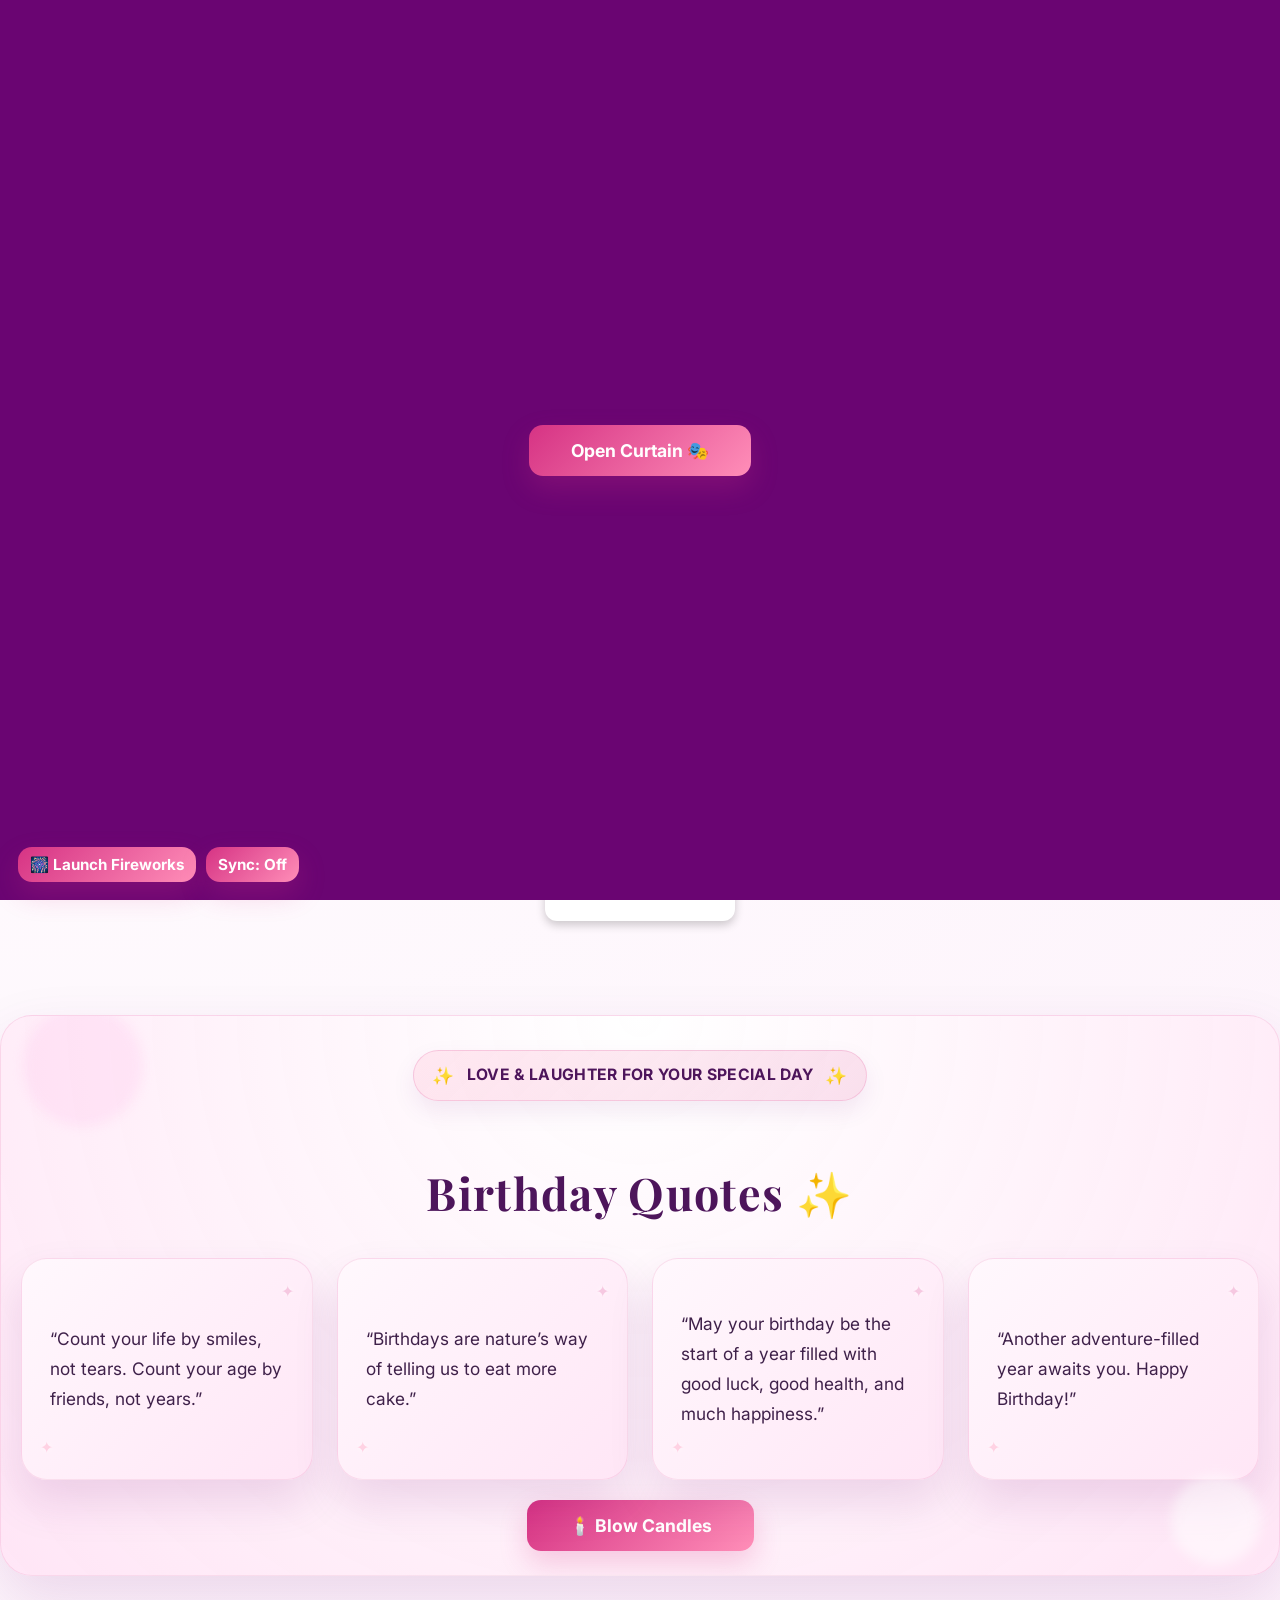
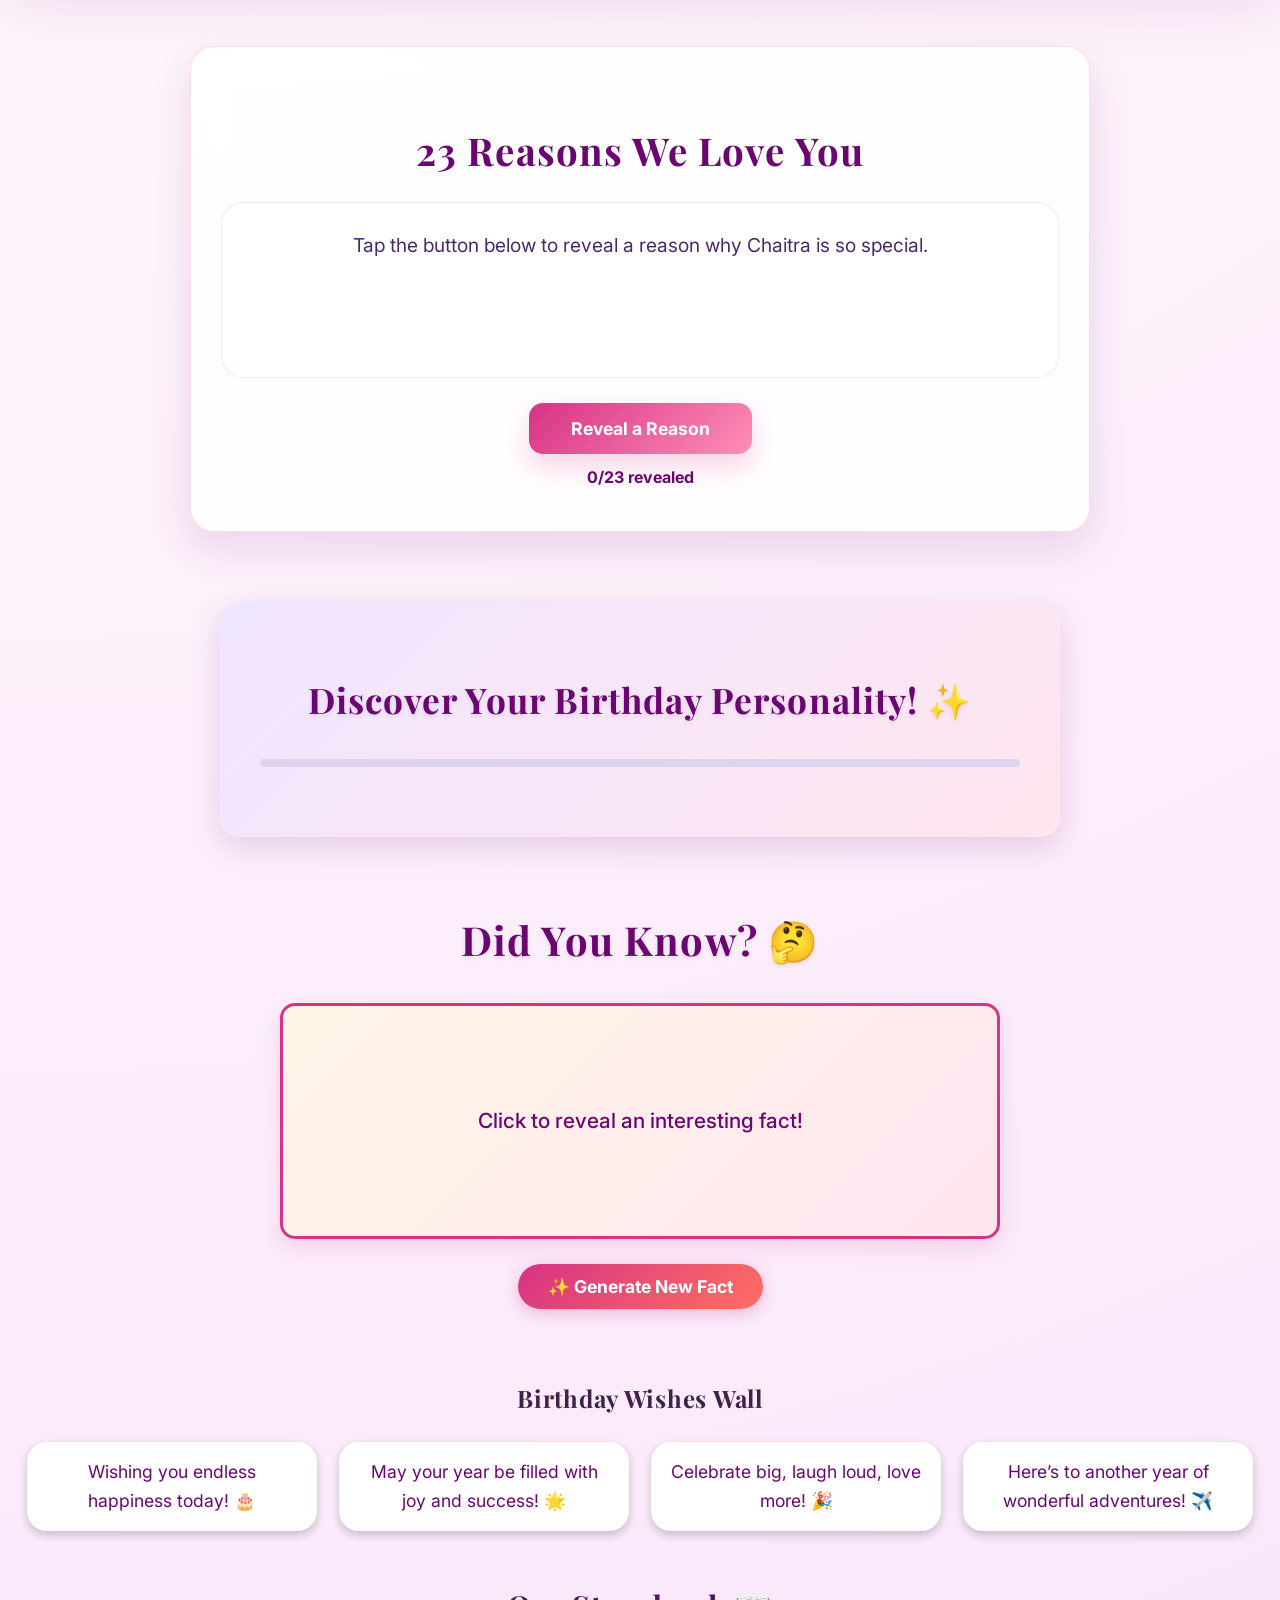
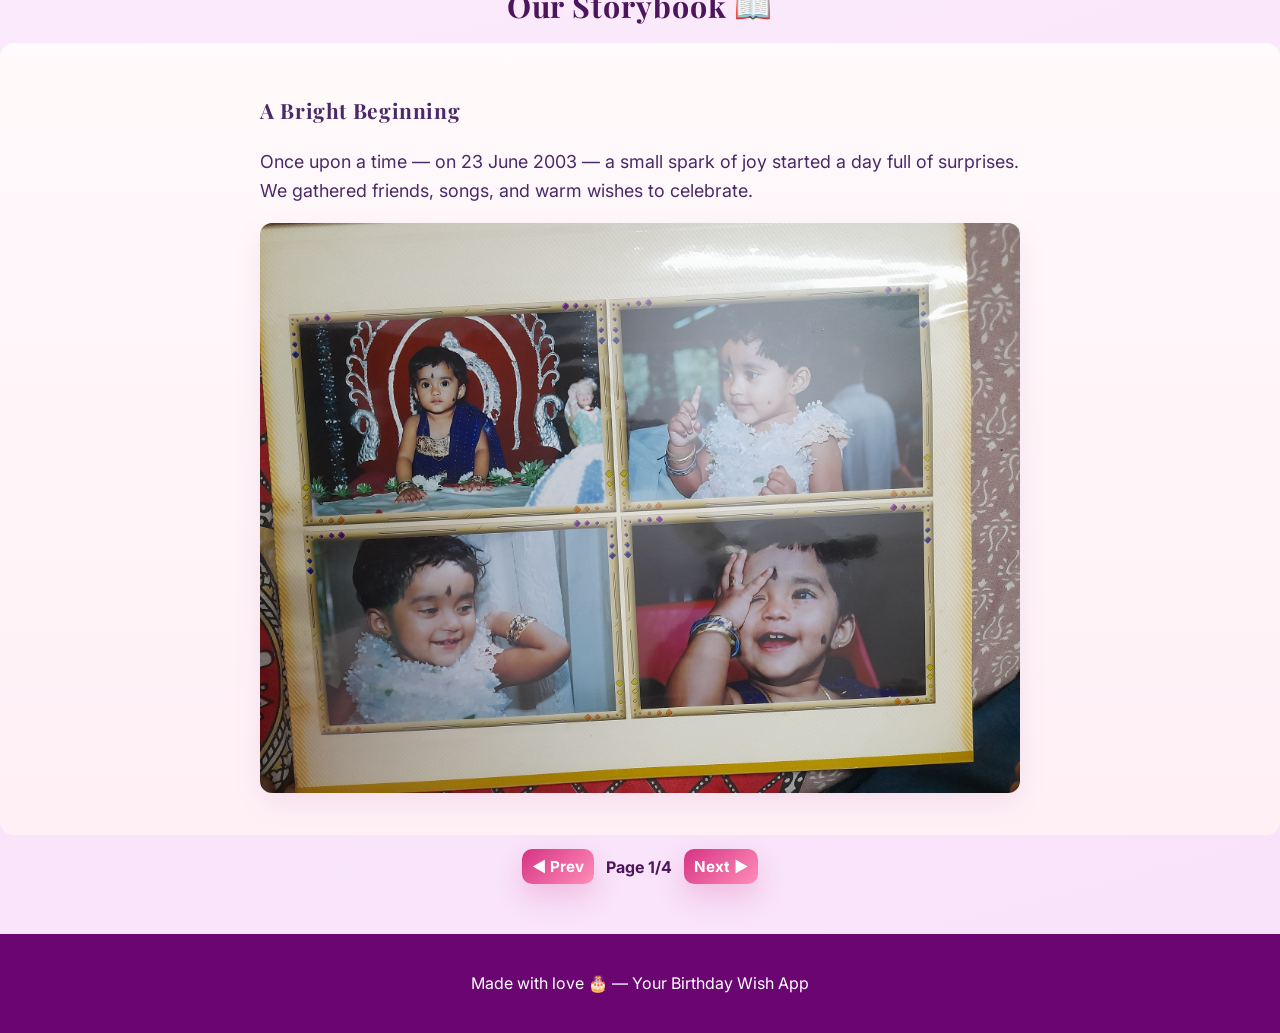
==== commit 309c9537: "changes" ====
--- a/index.html
+++ b/index.html
@@ -15,7 +15,6 @@
     <p>Celebrate your special day with joy and laughter!</p>
     <div id="audioControls" class="audio-controls">
       <button id="toggleMusic" class="btn">Play Music</button>
-      <button id="muteMusic" class="btn">Mute</button>
       <button id="toggleViz" class="btn">Visualizer</button>
       <button id="jumpStoryBtn" class="btn">Storybook</button>
     </div>
@@ -100,28 +99,27 @@
       <div class="quote-card">“May your birthday be the start of a year filled with good luck, good health, and much happiness.”</div>
       <div class="quote-card">“Another adventure-filled year awaits you. Happy Birthday!”</div>
       
-    </div>    <button id="blowCandlesBtn" class="btn" style="margin-top: 20px;">🕯️ Blow Candles</button>  </section>
+    </div>    <button id="blowCandlesBtn" class="btn" style="margin-top: 20px;">🕯️ Blow Candles</button>
+  </section>
+
+  <!-- 23 Reasons We Love You -->
+  <section id="loveReasons" class="hidden">
+    <div class="reason-container">
+      <h2>23 Reasons We Love You</h2>
+      <div id="reasonCard" class="reason-card">Tap the button below to reveal a reason why Chaitra is so special.</div>
+      <div class="reason-actions">
+        <button id="revealReasonBtn" class="btn">Reveal a Reason</button>
+        <button id="resetReasonsBtn" class="btn" style="display:none;">Start Over</button>
+      </div>
+      <div id="reasonProgress" class="reason-progress"><span id="reasonCounter">0</span>/23 revealed</div>
+    </div>
+  </section>
 
   <!-- Surprise: Balloons and Cakes -->
   <section id="surprise" class="hidden">
     <div id="balloons" class="balloons" aria-hidden="true"></div>
     <div id="cakes" class="cakes" aria-hidden="true"></div>
   </section>
-
-  <!-- Mini Game: Pop the Balloons -->
-  <section id="miniGame" class="hidden">
-    <div class="game-container">
-      <h2>Pop the Balloons 🎈</h2>
-      <p>Pop as many balloons as you can in <strong><span id="gameTimer">30</span>s</strong> — click balloons to pop!</p>
-      <div class="game-controls">
-        <button id="startGameBtn" class="btn">Start Game</button>
-        <button id="resetGameBtn" class="btn" style="display:none;">Reset</button>
-        <div class="game-score">Score: <span id="gameScore">0</span></div>
-      </div>
-      <div id="gameArea" class="game-area" aria-live="polite"></div>
-    </div>
-  </section>
-  
 
   <!-- Interactive Surprise (ballo
    ons auto) -->
@@ -161,19 +159,6 @@
       <div class="wish-bubble">Here’s to another year of wonderful adventures! ✈️</div>
     </div>
   </section>
-
-  <!-- 23 Reasons We Love You -->
-  <section id="loveReasons" class="hidden">
-    <div class="reason-container">
-      <h2>23 Reasons We Love You</h2>
-      <div id="reasonCard" class="reason-card">Tap the button below to reveal a reason why Chaitra is so special.</div>
-      <div class="reason-actions">
-        <button id="revealReasonBtn" class="btn">Reveal a Reason</button>
-        <button id="resetReasonsBtn" class="btn" style="display:none;">Start Over</button>
-      </div>
-      <div id="reasonProgress" class="reason-progress"><span id="reasonCounter">0</span>/23 revealed</div>
-    </div>
-  </section>
   
   <!-- (Removed upload/gallery slideshow section) -->
 
@@ -188,7 +173,6 @@
         <button id="storyPrev" class="btn">◀ Prev</button>
         <div class="story-meta">Page <span id="storyIndex">1</span>/<span id="storyTotal">1</span></div>
         <button id="storyNext" class="btn">Next ▶</button>
-        <button id="storyNarrate" class="btn">🔊 Narrate</button>
       </div>
     </div>
   </section>
--- a/style.css
+++ b/style.css
@@ -790,31 +790,6 @@
   100% { transform: translateY(-140vh) scale(0.6); opacity: 0; }
 }
 
-/* Mini Game styles */
-.game-container {
-  max-width: 900px;
-  margin: 60px auto;
-  padding: 28px 22px;
-  background: linear-gradient(180deg, rgba(255,255,255,0.96), rgba(255,246,250,0.95));
-  border-radius: 20px;
-  box-shadow: 0 18px 40px rgba(106,5,114,0.06);
-}
-.game-container h2 { font-size: 1.8rem; color: var(--primary-strong); margin-bottom: 6px; }
-.game-controls { display:flex; gap:12px; align-items:center; justify-content:center; margin: 12px 0 18px; }
-.game-score { font-weight:700; color: var(--accent); margin-left: 12px; }
-.game-area { position: relative; width: 100%; height: 320px; background: linear-gradient(180deg, rgba(255,240,250,0.6), rgba(255,250,255,0.4)); border-radius: 14px; overflow: hidden; }
-.game-balloon {
-  position: absolute;
-  bottom: -100px;
-  width: 64px; height: 80px;
-  display:flex; align-items:center; justify-content:center;
-  font-size: 36px;
-  cursor: pointer;
-  user-select: none;
-  transition: transform 0.25s ease;
-}
-.game-balloon.pop { transform: scale(0.2) translateY(-40px); opacity: 0; transition: transform 0.35s ease, opacity 0.35s ease; }
-.game-balloon .string { position:absolute; bottom:-18px; width:2px; height:24px; background: rgba(0,0,0,0.12); left:50%; transform: translateX(-50%); }
 # Storybook styles
 .story-wrap { max-width: 900px; margin: 60px auto; padding: 26px; background: linear-gradient(180deg,#fff,#fff8fb); border-radius: 18px; box-shadow: 0 14px 40px rgba(106,5,114,0.06); }
 .story-wrap h2 { font-size: 1.9rem; color: var(--primary-strong); margin-bottom: 12px; }
